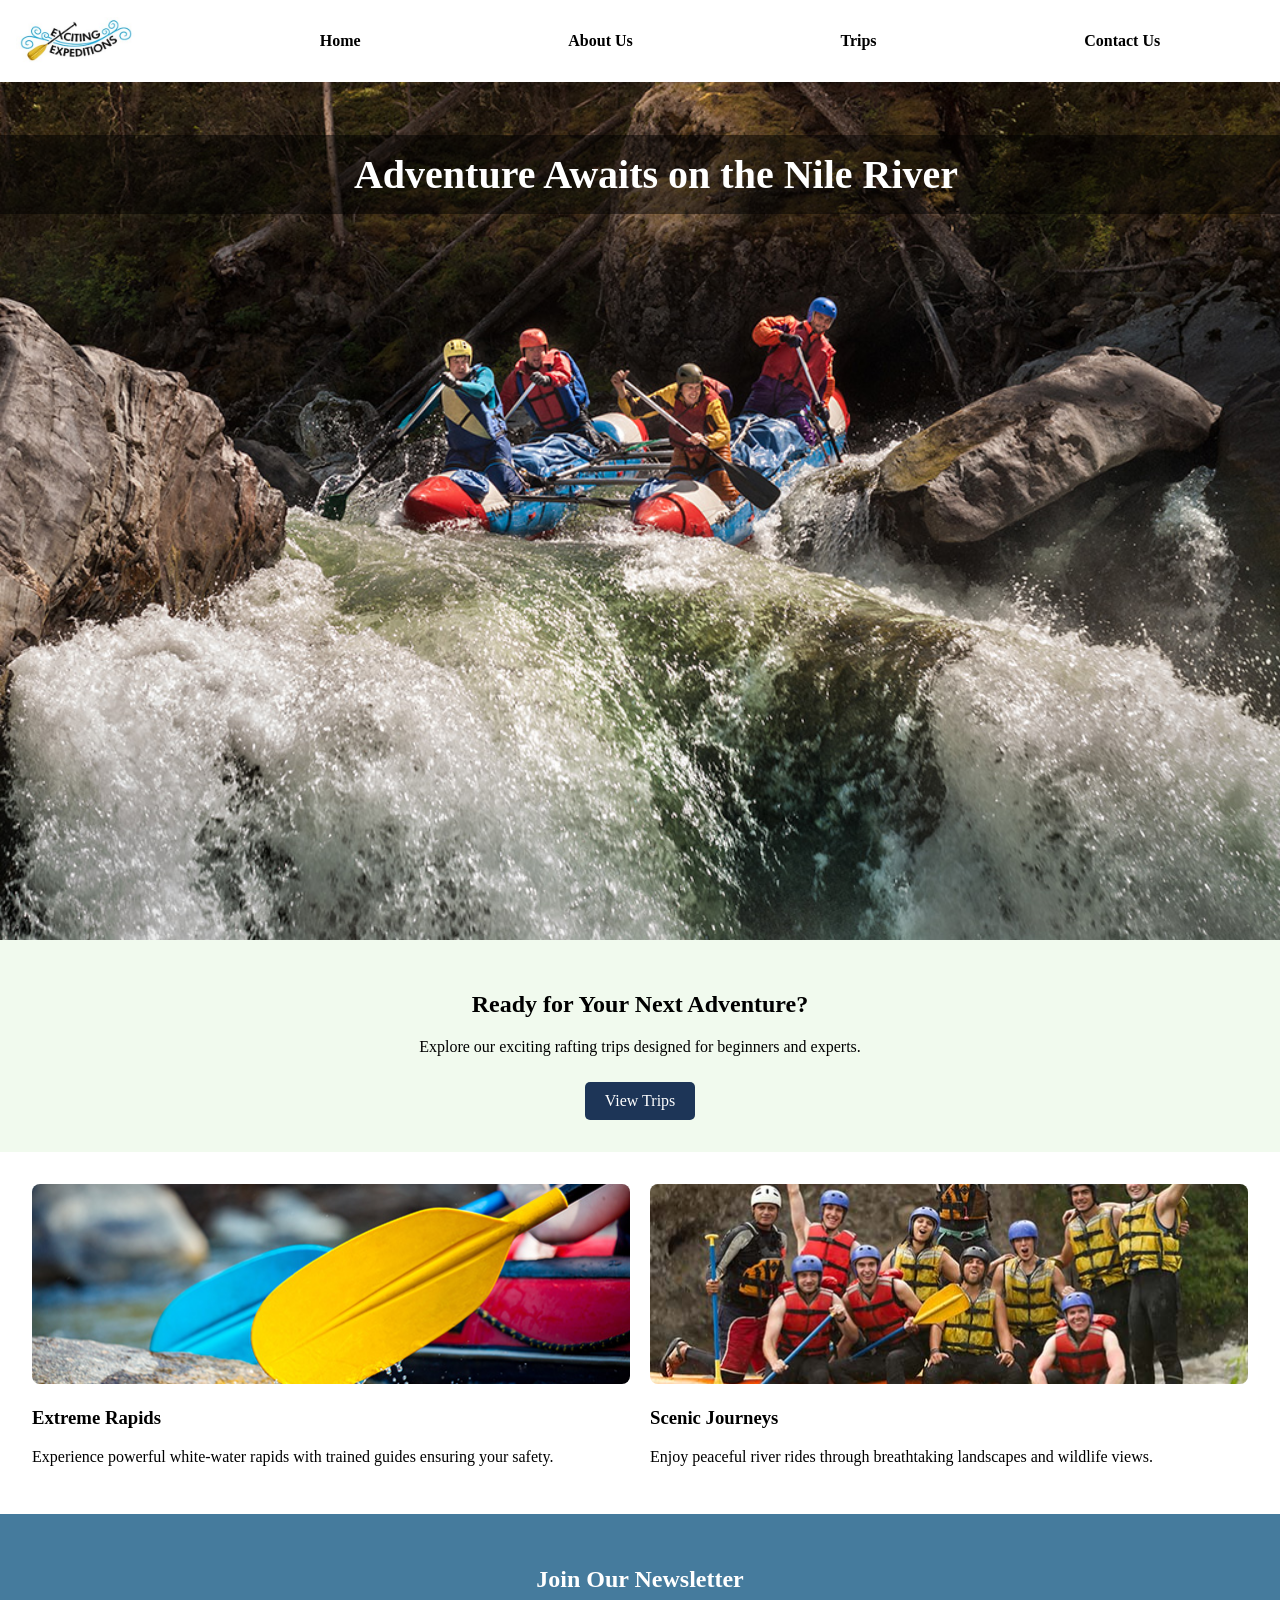
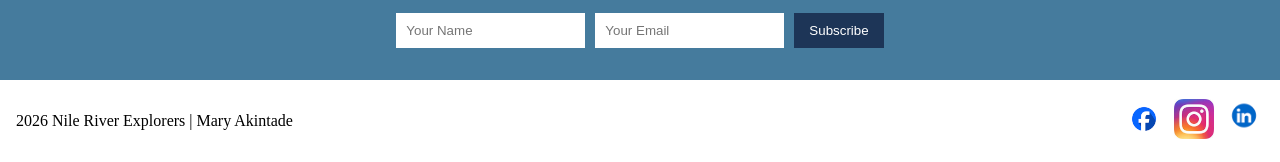
==== wwr/index.html @ f5f83cd6 "Final rafting site update: home and trips pages completed" ====
<!DOCTYPE html>
<html lang="en">

<head>
    <meta charset="UTF-8">
    <meta name="viewport" content="width=device-width, initial-scale=1.0">
    <title>Contact Us | Nile River Explorers</title>
    <meta name="description"
      content="Contact Nile River Explorers for rafting reservations, trip information, questions, and adventure planning.">
    <meta name="author" content="Mary Akintade">
    <link rel="stylesheet" href="styles/rafting.css">

</head>

<body>

    <header>
        <img src="images/z-excitingexpedition.jpg" alt="Rafting Company Logo">


        <nav>
            <ul>
                <li><a href="index.html">Home</a></li>
                <li><a href="about.html">About Us</a></li>
                <li><a href="trips.html">Trips</a></li>
                <li><a href="contact.html">Contact Us</a></li>
            </ul>
        </nav>
    </header>


    <main>

        <section class="hero">
            <img src="images/rafting41_1024.jpg" alt="Rafting Hero">

            <h1>Adventure Awaits on the Nile River</h1>
        </section>

        <!-- CALL TO ACTION -->
        <section class="cta">
            <h2>Ready for Your Next Adventure?</h2>
            <p>Explore our exciting rafting trips designed for beginners and experts.</p>
            <a href="trips.html" class="btn">View Trips</a>
        </section>

        <!-- GRID SECTION -->
        <section class="home-grid">

            <div class="grid-item">
                <img src="images/rafting20_600.jpg" alt="Adventure">
                <h3>Extreme Rapids</h3>
                <p>Experience powerful white-water rapids with trained guides ensuring your
                    safety.
                </p>
            </div>

            <div class="grid-item">
                <img src="images/rafting59_600.jpg" alt="Calm River">
                <h3>Scenic Journeys</h3>
                <p>Enjoy peaceful river rides through breathtaking landscapes and wildlife
                    views.
                </p>
            </div>

        </section>

        <!-- NEWSLETTER -->
        <section class="newsletter">
            <h2>Join Our Newsletter</h2>

            <form>
                <input type="text" placeholder="Your Name" required>
                <input type="email" placeholder="Your Email" required>
                <button type="submit">Subscribe</button>
            </form>
        </section>

    </main>

    <footer>

        <p>2026 Nile River Explorers | Mary Akintade</p>

        <nav class="socialmedia">

            <a href="https://facebook.com">
                <img src="images/facebook.png" alt="Facebook">
            </a>

            <a href="https://instagram.com">
                <img src="images/instagram.jpg" alt="Instagram">
            </a>

            <a href="https://linkedin.com">
                <img src="images/linkedin logo.png" alt="LinkedIn">
            </a>

        </nav>

    </footer>

</body>

</html>
---- wwr/styles/rafting.css ----
css:root {
  --primary-color: #1d3557;
  --secondary-color: #457b9d;
  --accent-color: #f1faee;
  --heading-font: Arial, sans-serif;
  --body-font: Verdana, sans-serif;
}

body {
  font-family: var(--body-font);
  margin: 0;
  padding: 0;
}

header {
  display: grid;
  grid-template-columns: 200px 1fr;
  align-items: center;
  background-color: var(--accent-color);
  padding: 1rem;
}

header img {
  width: 120px;
}

nav ul {
  display: flex;
  justify-content: space-around;
  list-style: none;
  padding: 0;
}

nav a {
  text-decoration: none;
  color: var(--primary-color);
  font-weight: bold;
}

.hero {
  position: relative;
}

.hero img {
  width: 100%;
  display: block;
}

.hero h1 {
  position: absolute;
  top: 20px;
  width: 100%;
  text-align: center;
  color: white;
  background-color: rgba(0, 0, 0, 0.5);
  padding: 1rem;
}

.hero article {
  position: absolute;
  bottom: 20px;
  left: 20px;
  right: 20px;
  background-color: rgba(255, 255, 255, 0.8);
  padding: 1rem;
}

.hero article img {
  float: right;
  width: 150px;
  margin-left: 1rem;
}

.history {
  padding: 3rem 2rem;
}

.history h2 {
  text-align: center;
  margin-bottom: 2rem;
  color: var(--primary-color);
  font-size: 2rem;
}

.history-content {
  display: grid;
  grid-template-columns: 1fr 300px 1fr;
  gap: 40px;
  align-items: center;
}

/* text styling */
.history-content p {
  line-height: 1.7;
  font-size: 1rem;
}

/* image styling */
.history-content img {
  width: auto;
  max-width: 300px;
  border-radius: 10px;
  box-shadow: 0 4px 15px rgba(0, 0, 0, 0.15);
  justify-self: center;
}

.history {
  background-color: #f9f9f9;
  border-radius: 12px;
}

/* =========================
   ADVENTURE GALLERY (FIXED)
========================= */

.adventure-gallery {
  display: flex;
  justify-content: space-between;
  align-items: flex-start;
  gap: 15px;
  padding: 2rem;
  flex-wrap: nowrap;
}

.adventure-gallery figure {
  margin: 0;
  text-align: center;
  flex: 1;
}

.adventure-gallery img {
  width: 100%;
  max-width: 180px;
  height: 120px;
  object-fit: cover;
  border-radius: 8px;
  display: block;
  margin: 0 auto;
}

.adventure-gallery figcaption {
  font-size: 0.85rem;
  margin-top: 5px;
}

.adventures {
  padding: 2rem;
}

.adventures h2 {
  text-align: center;
}

.adventures {
  display: flex;
  justify-content: space-between;
  gap: 10px;
}

.adventures figure {
  text-align: center;
}

.adventures img {
  width: 180px;
  height: auto;
}

.socialmedia img {
  width: 40px;
}

.adventure {
  margin-top: -30px;
}

footer {
  display: flex;
  justify-content: space-between;
  align-items: center;
  background-color: var(--accent-color);
  padding: 1rem;
}

.socialmedia {
  display: flex;
  gap: 10px;
}

.socialmedia img {
  width: 40px;
}

/* CONTACT PAGE */

.contact-info {
  text-align: center;
  margin: 2rem 0;
}

.company-details p {
  margin: .5rem 0;
}

.contact-grid {
  display: grid;
  grid-template-columns: 1fr 1fr;
  gap: 2rem;
  margin: 2rem;
  align-items: start;
}

.map iframe {
  width: 100%;
  height: 400px;
  border: 1px solid #ccc;
}

.contact-form form {
  display: flex;
  flex-direction: column;
  gap: .8rem;
}

.contact-form input,
.contact-form textarea {
  padding: .7rem;
  font-size: 1rem;
}

.checkbox {
  display: flex;
  align-items: center;
  gap: .5rem;
}

.contact-form button {
  padding: .8rem;
  background-color: #5e548e;
  color: white;
  border: none;
  cursor: pointer;
  font-size: 1rem;
}

.contact-form button:hover {
  background-color: #4a4370;
}

.employees {
  text-align: center;
  margin: 3rem 0;
}

.employees {
  display: flex;
  justify-content: center;
  gap: 2rem;
  flex-wrap: wrap;
}

.employees h2 {
  width: 100%;
  margin-bottom: 1rem;
}

.employees figure img {
  width: 200px;
  height: 200px;
  object-fit: cover;
}

/* HERO TEXT IMPROVEMENT */

.hero h1 {
  font-size: 2.5rem;

}

/* CTA SECTION */
.cta {
  text-align: center;
  padding: 2rem;
  background: #f1faee;
}

.btn {
  display: inline-block;
  padding: 10px 20px;
  background: #1d3557;
  color: white;
  text-decoration: none;
  margin-top: 10px;
  border-radius: 5px;
}

/* GRID SECTION */
.home-grid {
  display: grid;
  grid-template-columns: repeat(2, 1fr);
  gap: 20px;
  padding: 2rem;
}

.grid-item img {
  width: 100%;
  height: 200px;
  object-fit: cover;
  border-radius: 8px;
}

/* NEWSLETTER */
.newsletter {
  text-align: center;
  padding: 2rem;
  background: #457b9d;
  color: white;
}

.newsletter form {
  display: flex;
  justify-content: center;
  gap: 10px;
  flex-wrap: wrap;
}

.newsletter input {
  padding: 10px;
  border: none;
}

.newsletter button {
  padding: 10px 15px;
  background: #1d3557;
  color: white;
  border: none;
}

/* TRIPS HERO */
.trips-hero {
  text-align: center;
  padding: 2rem;
  background: #f1faee;
}

.trips-hero .btn {
  display: inline-block;
  padding: 10px 20px;
  background: #1d3557;
  color: white;
  text-decoration: none;
  margin-top: 10px;
  border-radius: 5px;
}

/* TRIP GRID  */
.trip-grid {
  display: grid;
  grid-template-columns: repeat(3, 1fr);
  gap: 20px;
  padding: 2rem;
}

.trip-card {
  text-align: center;
  background: #fff;
  padding: 1rem;
  border-radius: 10px;
  box-shadow: 0 2px 10px rgba(0, 0, 0, 0.1);
}

.trip-card img {
  width: 100%;
  height: 180px;
  object-fit: cover;
  border-radius: 8px;
}

/* TABLE */
.trip-table-section {
  padding: 2rem;
}

.trip-table {
  width: 100%;
  border-collapse: collapse;
}

.trip-table th,
.trip-table td {
  border: 1px solid #ccc;
  padding: 10px;
  text-align: center;
}

.trip-table th {
  background: #457b9d;
  color: white;
}
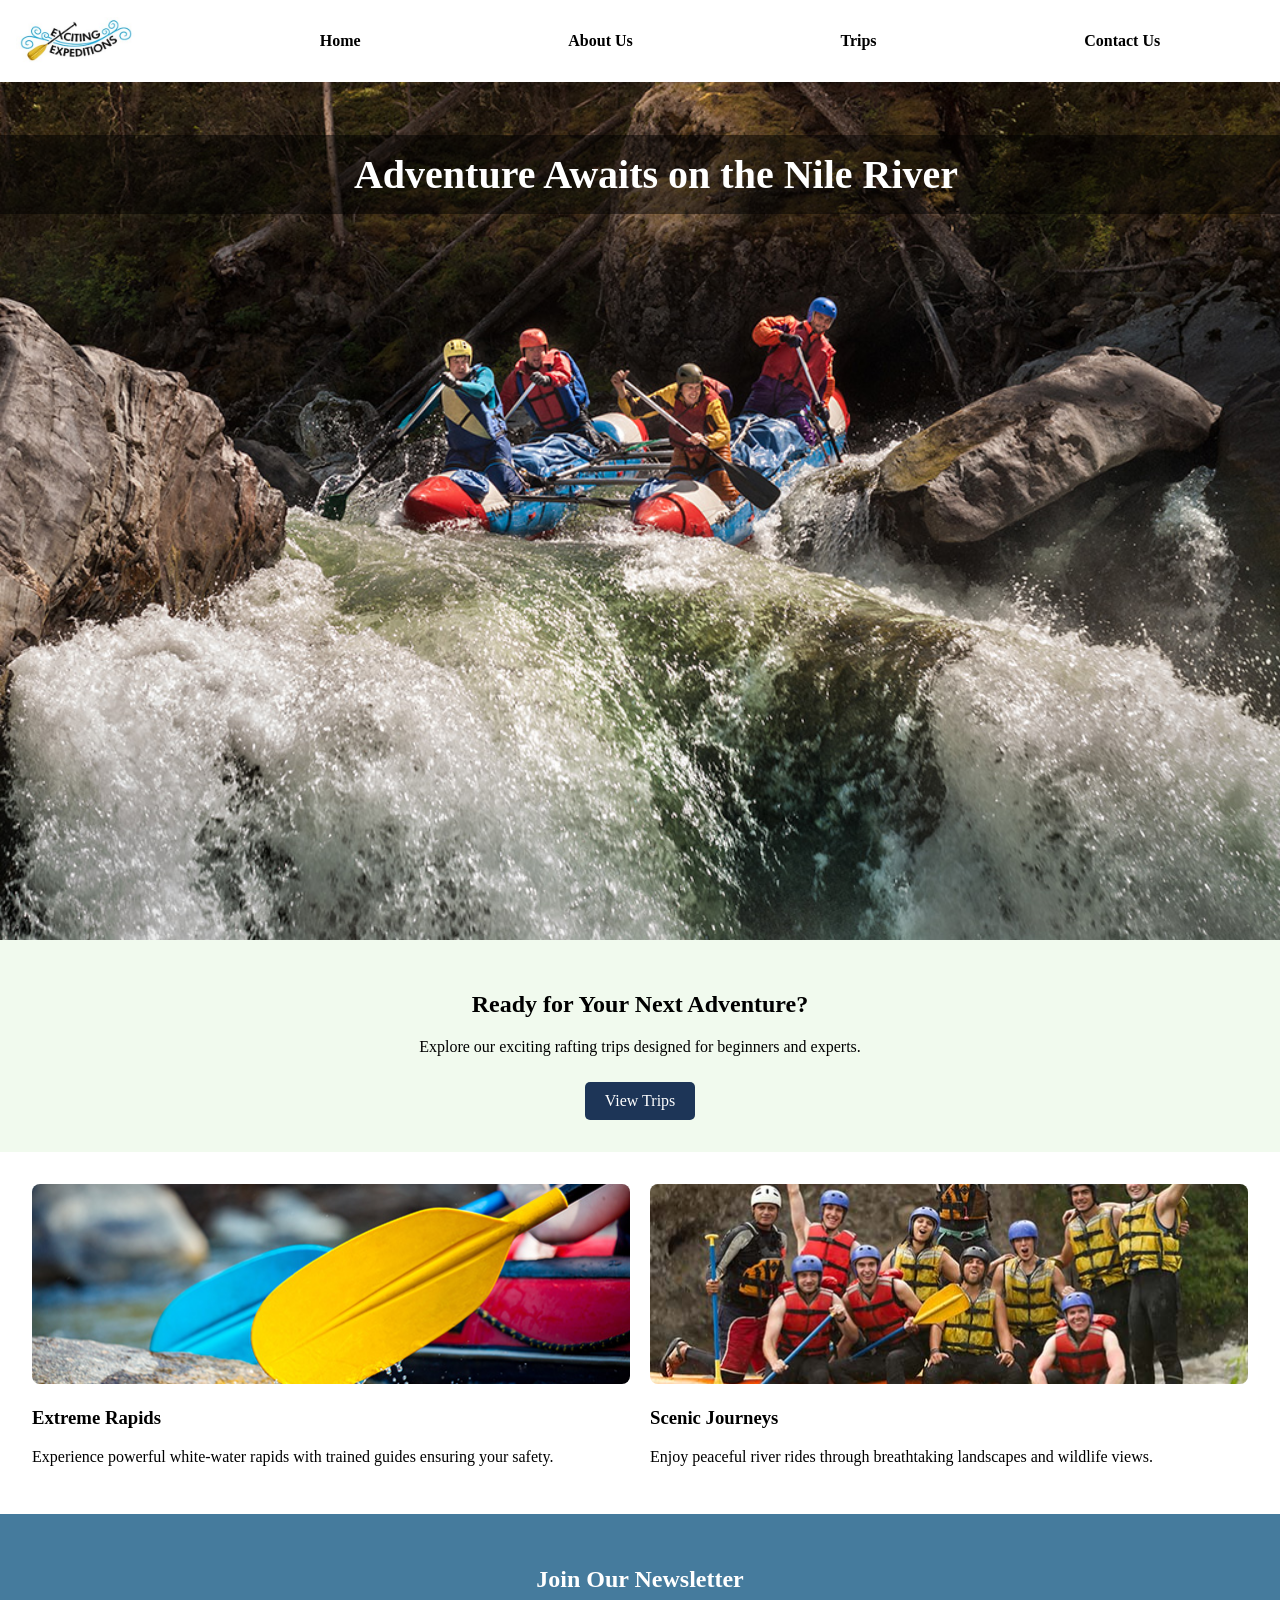
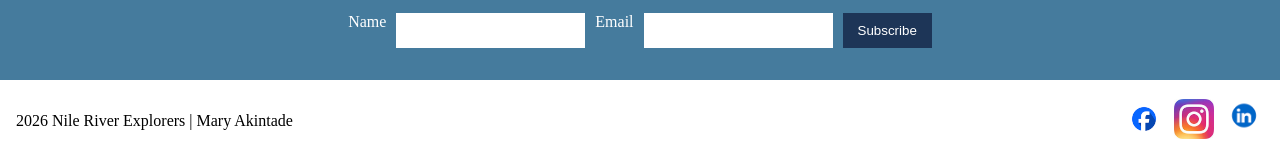
==== commit 01f06374: "Final WDD130 rafting website updates" ====
--- a/wwr/index.html
+++ b/wwr/index.html
@@ -8,7 +8,7 @@
     <meta name="description"
       content="Contact Nile River Explorers for rafting reservations, trip information, questions, and adventure planning.">
     <meta name="author" content="Mary Akintade">
-    <link rel="stylesheet" href="styles/rafting.css">
+    <link rel="stylesheet" href="./styles/rafting.css">
 
 </head>
 
@@ -70,8 +70,12 @@
             <h2>Join Our Newsletter</h2>
 
             <form>
-                <input type="text" placeholder="Your Name" required>
-                <input type="email" placeholder="Your Email" required>
+                <label for="newsletter-name">Name</label>
+                <input type="text" id="newsletter-name" name="newsletter-name" required>
+
+                <label for="newsletter-email">Email</label>
+                <input type="email" id="newsletter-email" name="newsletter-email" required>
+
                 <button type="submit">Subscribe</button>
             </form>
         </section>
